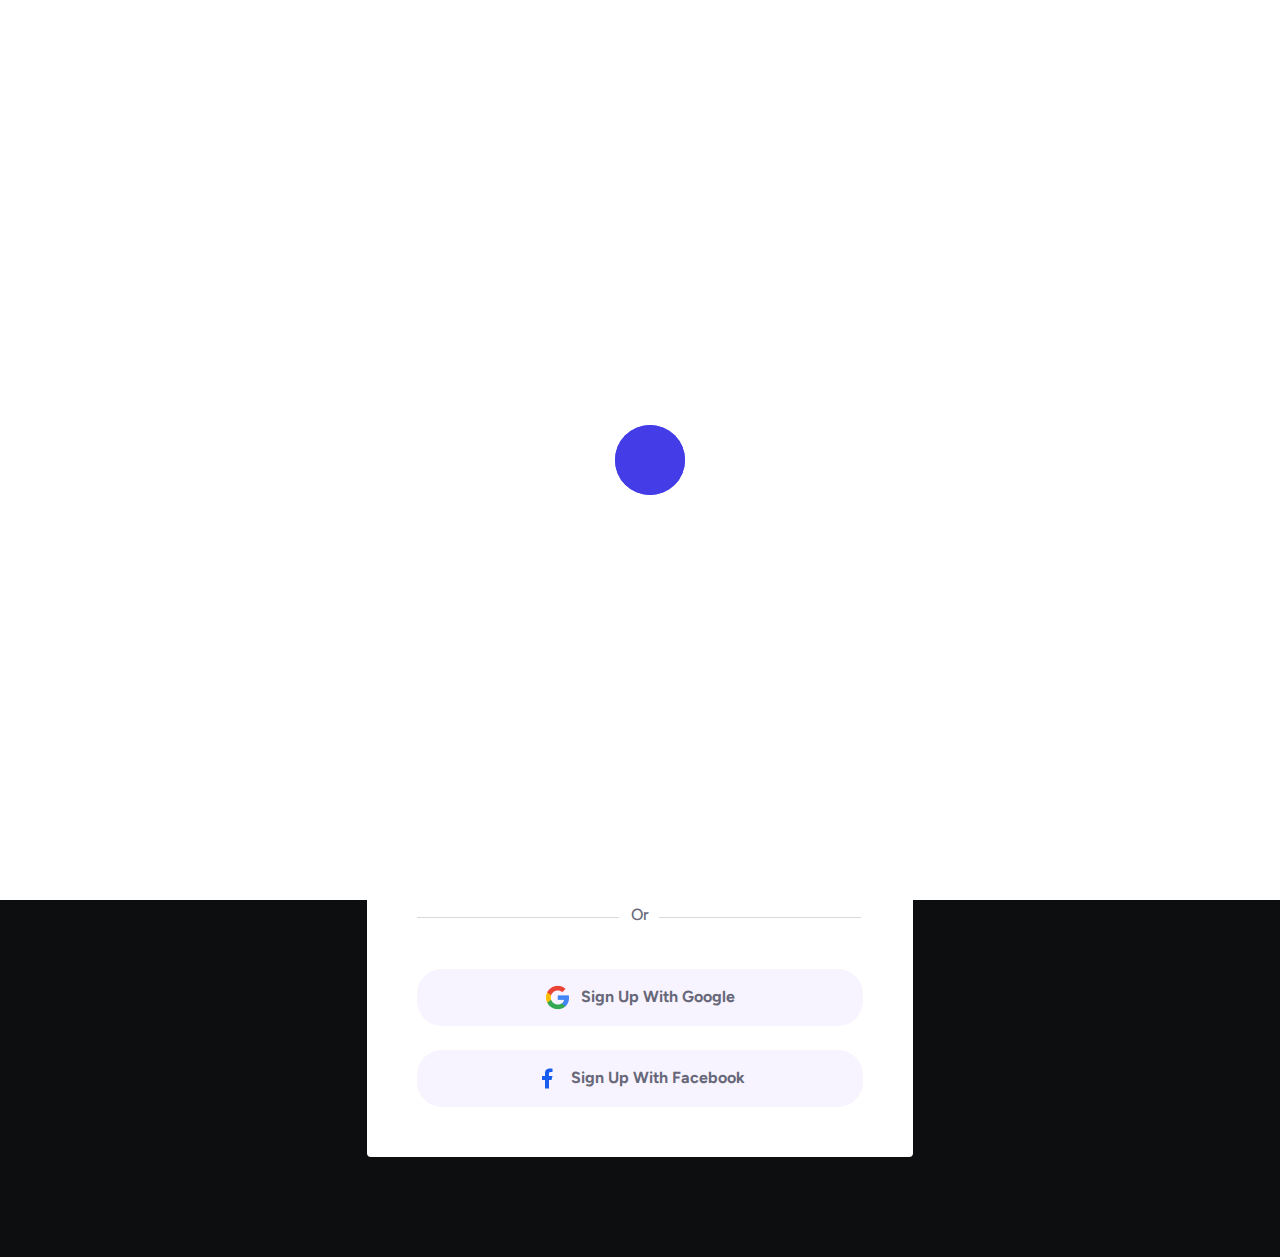
==== files/login.html @ e3a73c34 "first commit" ====
<!DOCTYPE html>
<html lang="en">

<head>
  <meta charset="UTF-8">
  <meta name="viewport" content="width=`device-width`, initial-scale=1.0">
  <meta http-equiv="X-UA-Compatible" content="ie=edge">

  <!--=====TITLE=======-->
  <title>Quad || Log In</title>

  <!--=====FAV ICON=======-->
  <link rel="shortcut icon" href="assets/images/logo/fav-logo.png">

  <!--=====CSS=======-->
  <link rel="stylesheet" href="assets/css/plugins/bootstrap.min.css">
  <link rel="stylesheet" href="assets/css/plugins/swiper.bundle.css">
  <link rel="stylesheet" href="assets/css/plugins/fontawesome.css">
  <link rel="stylesheet" href="assets/css/plugins/mobile.css">
  <link rel="stylesheet" href="assets/css/plugins/magnific-popup.css">
  <link rel="stylesheet" href="assets/css/plugins/slick-slider.css">
  <link rel="stylesheet" href="assets/css/plugins/owlcarousel.min.css">
  <link rel="stylesheet" href="assets/css/plugins/aos.css">
  <link rel="stylesheet" href="assets/css/typography.css">
  <link rel="stylesheet" href="assets/css/master.css">

  <!--=====JQUERY=======-->
  <script src="assets/js/plugins/jquery-3-6-0.min.js"></script>
</head>

<body>
  <!--===== PRELOADER STARTS =======-->
  <div id="preloader">
    <div class="preloader"><span></span><span></span></div>
  </div>
 <!--===== PRELOADER ENDS =======-->
 
  <!--===== PAGE PROGRESS START=======-->
  <div class="paginacontainer">
    <div class="progress-wrap">
      <svg class="progress-circle svg-content" width="100%" height="100%" viewBox="-1 -1 102 102">
        <path d="M50,1 a49,49 0 0,1 0,98 a49,49 0 0,1 0,-98"/>
      </svg>
    </div>
  </div>
<!--===== PAGE PROGRESS END=======-->

  <!--===== MOBILE HEADER STARTS =======-->
 <div class="mobile-header mobile-haeder2 d-block d-lg-none">
  <div class="container-fluid">
    <div class="col-12">
      <div class="mobile-header-elements">
        <div class="mobile-logo">
          <a href="index.html"><img src="assets/images/logo/logo1.png" alt=""></a>
        </div>
        <div class="mobile-nav-icon dots-menu">
          <i class="fa-solid fa-bars"></i>
        </div>
      </div>
    </div>
  </div>
</div>

<div class="mobile-sidebar mobile-sidebar2">
  <div class="logosicon-area">
    <div class="logos">
      <img src="assets/images/logo/logo1.png" alt="">
    </div>
    <div class="menu-close">
      <i class="fa-solid fa-xmark"></i>
    </div>
   </div>
  <div class="mobile-nav mobile-nav2">
    <ul class="mobile-nav-list nav-list2">
      <li><a href="#" >Home </a>
        <ul class="sub-menu">
          <li><a href="#">Multiple Page</a>
          <ul class="sub-menu">
            <li><a href="index.html">Email Marketing</a></li>
            <li><a href="index2.html">Project Managment </a></li>
            <li><a href="index3.html">SEO Software</a></li>
            <li><a href="index4.html">Social Marketing</a></li>
            <li><a href="index5.html">Content Writer</a></li>
            <li><a href="rtl.html">RTL</a></li>
          </ul>
        </li>
        <li><a href="#">Landing Page</a>
          <ul class="sub-menu">
            <li><a href="single-index1.html">Email Marketing</a></li>
            <li><a href="single-index2.html">Project Managment </a></li>
            <li><a href="single-index3.html">SEO Software</a></li>
            <li><a href="single-index4.html">Social Marketing</a></li>
            <li><a href="single-index5.html">Content Writer</a></li>
          </ul>
        </li>
        </ul>
      </li>
      <li><a href="about.html">About</a></li>
      <li><a href="features.html">Features</a></li>
      <li><a href="#">Resource</a>
        <ul class="sub-menu">
          <li><a href="blogv1.html">Blog V1</a></li>
          <li><a href="blogv2.html">Blog V2</a></li>
          <li><a href="blog-left.html">Blog Left</a></li>
          <li><a href="blog-right.html">Blog Right</a></li>
          <li><a href="blog-details.html">Blog Single</a></li>
        </ul>
      </li>
      <li><a href="#">Pages</a>
        <ul class="sub-menu">
          <li><a href="pricing-plan.html">Pricing Plan</a></li>
          <li><a href="testimonial1.html">Testimonials 01</a></li>
          <li><a href="testimonial2.html">Testimonials 02</a></li>
          <li><a href="team.html">Team</a></li>
          <li><a href="login.html">Login</a></li>
          <li><a href="signup.html">Sign Up</a></li>
          <li><a href="forget.html">Forget Password</a></li>
          <li><a href="resetpass.html">Reset Password</a></li>
          <li><a href="verify.html">Verify Email</a></li>
          <li><a href="faq.html">FAQ</a></li>
          <li><a href="download.html">Download</a></li>
                      <li><a href="404.html">404</a></li>
        </ul>
      </li>
      <li><a href="contact.html">Conatact</a></li>
    </ul>
    <div class="allmobilesection">
      <a href="contact.html"  class="header-btn2 mobile-get">Get Started</a>
      <div class="single-footer">
        <h3>Contact Info</h3>
        <div class="footer4-contact-info">
          <div class="contact-info-single">
            <div class="contact-info-icon">
              <i class="fa-solid fa-phone-volume"></i>
            </div>
            <div class="contact-info-text">
              <a href="tel:+3(924)4596512">+3(924)4596512</a>
            </div>
          </div>

          <div class="contact-info-single">
            <div class="contact-info-icon">
              <i class="fa-solid fa-envelope"></i>
            </div>
            <div class="contact-info-text">
              <a href="mailto:info@example.com">info@example.com</a>
            </div>
          </div>

          <div class="single-footer">
            <h3>Our Location</h3>
            
            <div class="contact-info-single">
              <div class="contact-info-icon">
                <i class="fa-solid fa-location-dot"></i>
              </div>
              <div class="contact-info-text">
                <a href="mailto:info@example.com" >55 East Birchwood Ave.Brooklyn, <br> New York 11201,United States</a>
              </div>
            </div>

          </div>
          <div class="single-footer">
            <h3>Social Links</h3>
            <div class="social-links-mobile-menu">
              <ul>
                <li>
                  <a data-bs-toggle="tooltip" title="Linked in" href="#"><svg xmlns="http://www.w3.org/2000/svg" height="1em" viewBox="0 0 320 512"><path d="M279.14 288l14.22-92.66h-88.91v-60.13c0-25.35 12.42-50.06 52.24-50.06h40.42V6.26S260.43 0 225.36 0c-73.22 0-121.08 44.38-121.08 124.72v70.62H22.89V288h81.39v224h100.17V288z"/></svg></a>
                </li>
                <li>
                  <a data-bs-toggle="tooltip" title="Facebook" href="#"><svg xmlns="http://www.w3.org/2000/svg" height="1em" viewBox="0 0 448 512"><path d="M100.28 448H7.4V148.9h92.88zM53.79 108.1C24.09 108.1 0 83.5 0 53.8a53.79 53.79 0 0 1 107.58 0c0 29.7-24.1 54.3-53.79 54.3zM447.9 448h-92.68V302.4c0-34.7-.7-79.2-48.29-79.2-48.29 0-55.69 37.7-55.69 76.7V448h-92.78V148.9h89.08v40.8h1.3c12.4-23.5 42.69-48.3 87.88-48.3 94 0 111.28 61.9 111.28 142.3V448z"/></svg></a>
                </li>
                <li>
                  <a data-bs-toggle="tooltip" title="Instagram" href="#"><svg xmlns="http://www.w3.org/2000/svg" height="1em" viewBox="0 0 448 512"><path d="M224.1 141c-63.6 0-114.9 51.3-114.9 114.9s51.3 114.9 114.9 114.9S339 319.5 339 255.9 287.7 141 224.1 141zm0 189.6c-41.1 0-74.7-33.5-74.7-74.7s33.5-74.7 74.7-74.7 74.7 33.5 74.7 74.7-33.6 74.7-74.7 74.7zm146.4-194.3c0 14.9-12 26.8-26.8 26.8-14.9 0-26.8-12-26.8-26.8s12-26.8 26.8-26.8 26.8 12 26.8 26.8zm76.1 27.2c-1.7-35.9-9.9-67.7-36.2-93.9-26.2-26.2-58-34.4-93.9-36.2-37-2.1-147.9-2.1-184.9 0-35.8 1.7-67.6 9.9-93.9 36.1s-34.4 58-36.2 93.9c-2.1 37-2.1 147.9 0 184.9 1.7 35.9 9.9 67.7 36.2 93.9s58 34.4 93.9 36.2c37 2.1 147.9 2.1 184.9 0 35.9-1.7 67.7-9.9 93.9-36.2 26.2-26.2 34.4-58 36.2-93.9 2.1-37 2.1-147.8 0-184.8zM398.8 388c-7.8 19.6-22.9 34.7-42.6 42.6-29.5 11.7-99.5 9-132.1 9s-102.7 2.6-132.1-9c-19.6-7.8-34.7-22.9-42.6-42.6-11.7-29.5-9-99.5-9-132.1s-2.6-102.7 9-132.1c7.8-19.6 22.9-34.7 42.6-42.6 29.5-11.7 99.5-9 132.1-9s102.7-2.6 132.1 9c19.6 7.8 34.7 22.9 42.6 42.6 11.7 29.5 9 99.5 9 132.1s2.7 102.7-9 132.1z"/></svg></a>
                </li>
                <li>
                  <a data-bs-toggle="tooltip" title="TikTok" href="#"><svg xmlns="http://www.w3.org/2000/svg" height="1em" viewBox="0 0 512 512"><path d="M389.2 48h70.6L305.6 224.2 487 464H345L233.7 318.6 106.5 464H35.8L200.7 275.5 26.8 48H172.4L272.9 180.9 389.2 48zM364.4 421.8h39.1L151.1 88h-42L364.4 421.8z"/></svg></a>
                </li>
              </ul>
            </div>
          </div>
        </div>
      </div>
     </div>
  </div>
</div>
  <!--===== MOBILE HEADER STARTS =======-->

<!--===== WELCOME STARTS =======-->
<div class="about-welcome-section-area login" style="background-image: url(assets/images/background/emailbg.png); background-repeat: no-repeat; background-size: cover;">
    <div class="container">
        <div class="row">
            <div class="col-lg-6 m-auto">
                <div class="about-welcome-header text-center heading3">
                    <a href="index.html"><img src="assets/images/logo/logo4.png" alt="" class="logo4"></a>
                    <div class="space16"></div>
                    <a href="index.html">Home <i class="fa-solid fa-angle-right"></i> <span>Login</span></a>
                </div>
                <div class="space50"></div>
                <div class="login-boxarea heading6">
                    <h2>Welcome Back</h2>
                    <div class="space16"></div>
                    <p>Please fill your email and password to sign in.</p>
                    <div class="space50"></div>
                    <div class="input-area">
                        <h4>Email</h4>
                        <div class="space16"></div>
                        <input type="email" placeholder="Email Address">
                    </div>
                    <div class="space24"></div>
                    <div class="input-area">
                        <h4>Password</h4>
                        <div class="space16"></div>
                        <input type="email" placeholder="Enter Your Password">
                    </div>
                    <div class="space32"></div>
                    <div class="input-area">
                        <a href="signup.html" class="header-btn2">Sign In</a>
                    </div>
                    <div class="space32"></div>
                    <div class="sign-text">
                        <p>Don’t have an account?</p><a href="signup.html">Sign Up Today.</a>
                        <div class="space16"></div>
                    </div>
                    <div class="div">
                        <a href="forget.html" style="display: block;">Forget Password</a>
                    </div>
                    <div class="space40"></div>
                    <ul>
                        <li><img src="assets/images/elements/line-img1.png" alt=""></li>
                        <li><p>Or</p></li>
                        <li><img src="assets/images/elements/line-img1.png" alt=""></li>
                    </ul>
                    <div class="space40"></div>
                    <div class="btn-area">
                        <a href="verify.html" class="header-btn2"><img src="assets/images/elements/google-img1.png" alt="">Sign Up With Google</a>
                        <div class="space24"></div>
                        <a href="verify.html" class="header-btn2"><img src="assets/images/elements/google-img2.png" alt="">Sign Up With Facebook</a>
                    </div>
                </div>
            </div>
        </div>
    </div>
</div>
<!--===== WELCOME ENDS =======-->
  
  <!--=====JS=======-->
  <script src="assets/js/plugins/bootstrap.min.js"></script>
  <script src="assets/js/plugins/swiper.bundle.js"></script>
  <script src="assets/js/plugins/mobilemenu.js"></script>
  <script src="assets/js/plugins/slick-slider.js"></script>
  <script src="assets/js/plugins/owlcarousel.min.js"></script>
  <script src="assets/js/plugins/counter.js"></script>
  <script src="assets/js/plugins/waypoints.js"></script>
  <script src="assets/js/plugins/aos.js"></script>
  <script src="assets/js/plugins/gsap.min.js"></script>
  <script src="assets/js/plugins/magnific-popup.js"></script>
  <script src="assets/js/plugins/ScrollTrigger.min.js"></script>
  <script src="assets/js/main.js"></script>
</body>
</html>
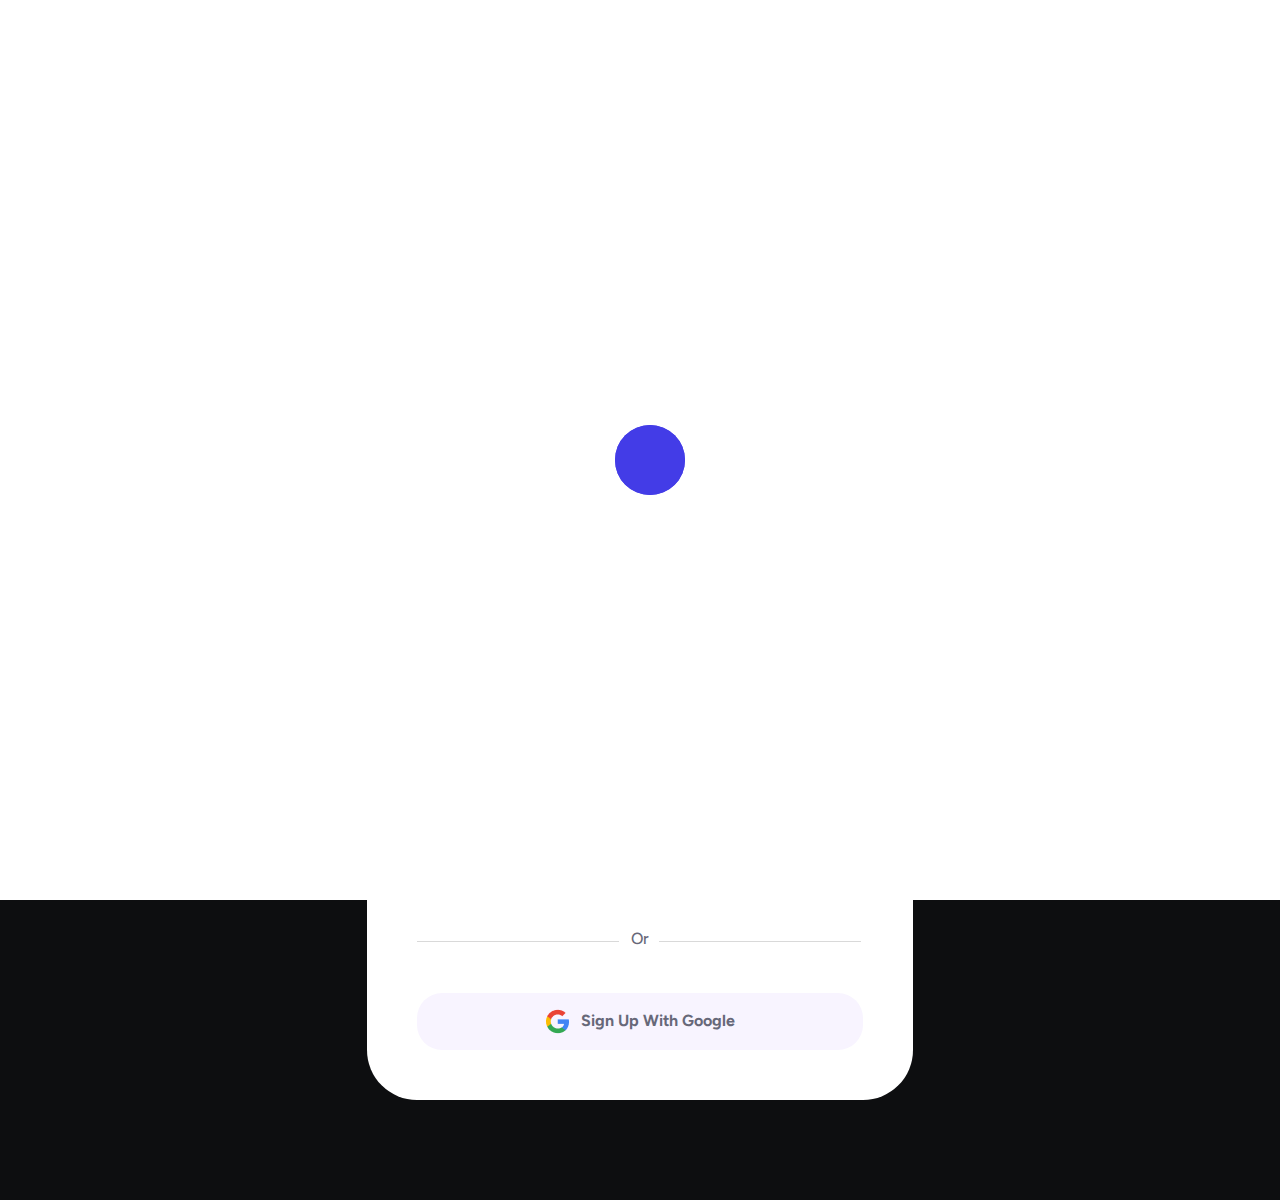
==== commit 9906811d: "Login dan Register" ====
--- a/files/login.html
+++ b/files/login.html
@@ -188,60 +188,67 @@
 
 <!--===== WELCOME STARTS =======-->
 <div class="about-welcome-section-area login" style="background-image: url(assets/images/background/emailbg.png); background-repeat: no-repeat; background-size: cover;">
-    <div class="container">
-        <div class="row">
-            <div class="col-lg-6 m-auto">
-                <div class="about-welcome-header text-center heading3">
-                    <a href="index.html"><img src="assets/images/logo/logo4.png" alt="" class="logo4"></a>
-                    <div class="space16"></div>
-                    <a href="index.html">Home <i class="fa-solid fa-angle-right"></i> <span>Login</span></a>
-                </div>
-                <div class="space50"></div>
-                <div class="login-boxarea heading6">
-                    <h2>Welcome Back</h2>
-                    <div class="space16"></div>
-                    <p>Please fill your email and password to sign in.</p>
-                    <div class="space50"></div>
-                    <div class="input-area">
-                        <h4>Email</h4>
-                        <div class="space16"></div>
-                        <input type="email" placeholder="Email Address">
-                    </div>
-                    <div class="space24"></div>
-                    <div class="input-area">
-                        <h4>Password</h4>
-                        <div class="space16"></div>
-                        <input type="email" placeholder="Enter Your Password">
-                    </div>
-                    <div class="space32"></div>
-                    <div class="input-area">
-                        <a href="signup.html" class="header-btn2">Sign In</a>
-                    </div>
-                    <div class="space32"></div>
-                    <div class="sign-text">
-                        <p>Don’t have an account?</p><a href="signup.html">Sign Up Today.</a>
-                        <div class="space16"></div>
-                    </div>
-                    <div class="div">
-                        <a href="forget.html" style="display: block;">Forget Password</a>
-                    </div>
-                    <div class="space40"></div>
-                    <ul>
-                        <li><img src="assets/images/elements/line-img1.png" alt=""></li>
-                        <li><p>Or</p></li>
-                        <li><img src="assets/images/elements/line-img1.png" alt=""></li>
-                    </ul>
-                    <div class="space40"></div>
-                    <div class="btn-area">
-                        <a href="verify.html" class="header-btn2"><img src="assets/images/elements/google-img1.png" alt="">Sign Up With Google</a>
-                        <div class="space24"></div>
-                        <a href="verify.html" class="header-btn2"><img src="assets/images/elements/google-img2.png" alt="">Sign Up With Facebook</a>
-                    </div>
-                </div>
-            </div>
-        </div>
-    </div>
+  <div class="container">
+      <div class="row">
+          <div class="col-lg-6 m-auto">
+              <div class="about-welcome-header text-center heading3">
+                  <a href="index.html"><img src="assets/images/logo/logo4.png" alt="" class="logo4"></a>
+                  <div class="space16"></div>
+                  <a href="index.html">Home <i class="fa-solid fa-angle-right"></i> <span>Login</span></a>
+              </div>
+              <div class="space50"></div>
+              <div class="login-boxarea heading6">
+                  <h2 class="text-center">Welcome Back</h2>
+                  <div class="space16"></div>
+                  <p class="text-center">Please fill your email and password to sign in.</p>
+                  <div class="space50"></div>
+                  <div class="input-area">
+                      <h4>Email</h4>
+                      <div class="space16"></div>
+                      <input type="email" placeholder="Email Address">
+                  </div>
+                  <div class="space24"></div>
+                  <div class="input-area">
+                      <h4>Password</h4>
+                      <div class="space16"></div>
+                      <input type="password" placeholder="Enter Your Password">
+                  </div>
+                  <div class="space32"></div>
+
+                  <div class="input-area">
+                      <a href="signup.html" class="header-btn2">Sign In</a>
+                  </div>
+
+                  <div class="space24"></div>
+
+                  <!-- Forgot Password Moved Here -->
+                  <div class="text-center">
+                      <a href="forget.html" style="display: inline-block; font-weight: bold; color: #6E24FF; text-decoration: underline;">Forgot Password?</a>
+                  </div>
+
+                  <div class="space32"></div>
+
+                  <div class="sign-text text-center">
+                      <p>Don’t have an account?</p>
+                      <a href="signup.html">Sign Up.</a>
+                  </div>
+                  
+                  <div class="space40"></div>
+                  <ul>
+                      <li><img src="assets/images/elements/line-img1.png" alt=""></li>
+                      <li><p>Or</p></li>
+                      <li><img src="assets/images/elements/line-img1.png" alt=""></li>
+                  </ul>
+                  <div class="space40"></div>
+                  <div class="btn-area">
+                      <a href="verify.html" class="header-btn2"><img src="assets/images/elements/google-img1.png" alt="">Sign Up With Google</a>
+                  </div>
+              </div>
+          </div>
+      </div>
+  </div>
 </div>
+
 <!--===== WELCOME ENDS =======-->
   
   <!--=====JS=======-->
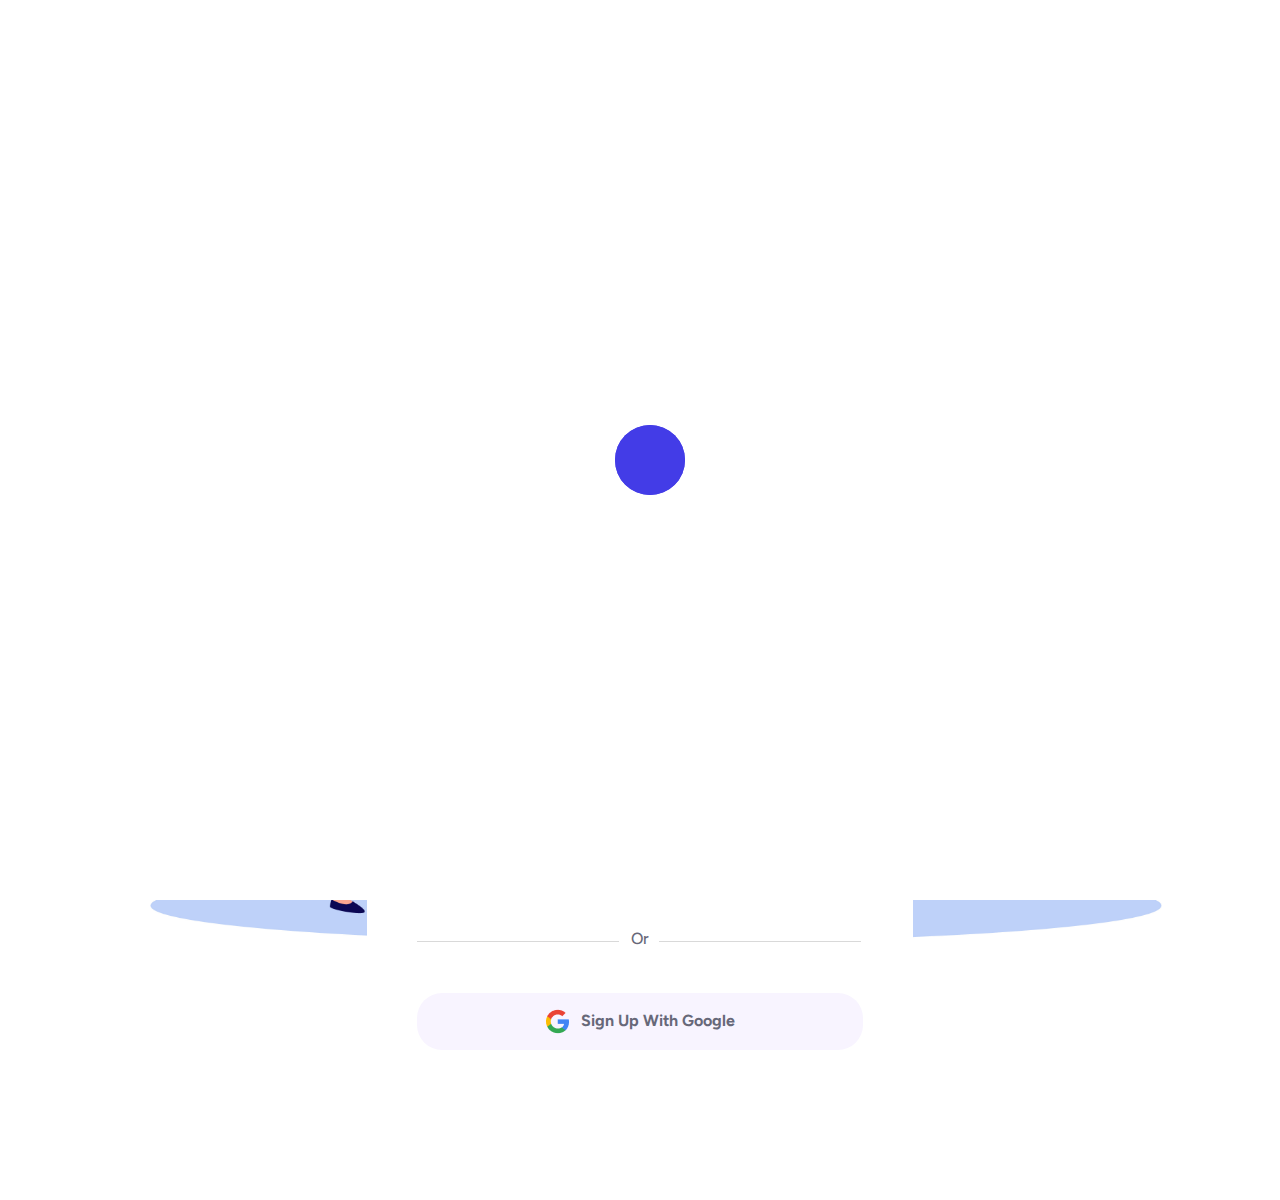
==== commit a3eaf819: "revisi bg login & register" ====
--- a/files/login.html
+++ b/files/login.html
@@ -45,149 +45,86 @@
   </div>
 <!--===== PAGE PROGRESS END=======-->
 
-  <!--===== MOBILE HEADER STARTS =======-->
- <div class="mobile-header mobile-haeder2 d-block d-lg-none">
-  <div class="container-fluid">
-    <div class="col-12">
-      <div class="mobile-header-elements">
-        <div class="mobile-logo">
-          <a href="index.html"><img src="assets/images/logo/logo1.png" alt=""></a>
-        </div>
-        <div class="mobile-nav-icon dots-menu">
-          <i class="fa-solid fa-bars"></i>
-        </div>
-      </div>
-    </div>
-  </div>
-</div>
-
-<div class="mobile-sidebar mobile-sidebar2">
-  <div class="logosicon-area">
-    <div class="logos">
-      <img src="assets/images/logo/logo1.png" alt="">
-    </div>
-    <div class="menu-close">
-      <i class="fa-solid fa-xmark"></i>
-    </div>
-   </div>
-  <div class="mobile-nav mobile-nav2">
-    <ul class="mobile-nav-list nav-list2">
-      <li><a href="#" >Home </a>
-        <ul class="sub-menu">
-          <li><a href="#">Multiple Page</a>
-          <ul class="sub-menu">
-            <li><a href="index.html">Email Marketing</a></li>
-            <li><a href="index2.html">Project Managment </a></li>
-            <li><a href="index3.html">SEO Software</a></li>
-            <li><a href="index4.html">Social Marketing</a></li>
-            <li><a href="index5.html">Content Writer</a></li>
-            <li><a href="rtl.html">RTL</a></li>
-          </ul>
-        </li>
-        <li><a href="#">Landing Page</a>
-          <ul class="sub-menu">
-            <li><a href="single-index1.html">Email Marketing</a></li>
-            <li><a href="single-index2.html">Project Managment </a></li>
-            <li><a href="single-index3.html">SEO Software</a></li>
-            <li><a href="single-index4.html">Social Marketing</a></li>
-            <li><a href="single-index5.html">Content Writer</a></li>
-          </ul>
-        </li>
-        </ul>
-      </li>
-      <li><a href="about.html">About</a></li>
-      <li><a href="features.html">Features</a></li>
-      <li><a href="#">Resource</a>
-        <ul class="sub-menu">
-          <li><a href="blogv1.html">Blog V1</a></li>
-          <li><a href="blogv2.html">Blog V2</a></li>
-          <li><a href="blog-left.html">Blog Left</a></li>
-          <li><a href="blog-right.html">Blog Right</a></li>
-          <li><a href="blog-details.html">Blog Single</a></li>
-        </ul>
-      </li>
-      <li><a href="#">Pages</a>
-        <ul class="sub-menu">
-          <li><a href="pricing-plan.html">Pricing Plan</a></li>
-          <li><a href="testimonial1.html">Testimonials 01</a></li>
-          <li><a href="testimonial2.html">Testimonials 02</a></li>
-          <li><a href="team.html">Team</a></li>
-          <li><a href="login.html">Login</a></li>
-          <li><a href="signup.html">Sign Up</a></li>
-          <li><a href="forget.html">Forget Password</a></li>
-          <li><a href="resetpass.html">Reset Password</a></li>
-          <li><a href="verify.html">Verify Email</a></li>
-          <li><a href="faq.html">FAQ</a></li>
-          <li><a href="download.html">Download</a></li>
-                      <li><a href="404.html">404</a></li>
-        </ul>
-      </li>
-      <li><a href="contact.html">Conatact</a></li>
-    </ul>
-    <div class="allmobilesection">
-      <a href="contact.html"  class="header-btn2 mobile-get">Get Started</a>
-      <div class="single-footer">
-        <h3>Contact Info</h3>
-        <div class="footer4-contact-info">
-          <div class="contact-info-single">
-            <div class="contact-info-icon">
-              <i class="fa-solid fa-phone-volume"></i>
+<!--=====HEADER START=======-->
+<header>
+  <div class="header-area homepage4 header header-sticky d-none d-lg-block " id="header">
+    <div class="container">
+      <div class="row">
+        <div class="col-lg-12">
+          <div class="header-elements">
+            <div class="site-logo">
+              <a href="index.html"><img src="assets/images/logo/logo5.png" alt=""></a>
+              <div class="main-menu">
+                  <ul>
+                    <li><a href="#">Home <i class="fa-solid fa-angle-down"></i></a>
+                      <ul class="dropdown-padding">
+                        <li class="main-small-menu"><a href="#">Multiple Page <i class="fa-solid fa-angle-right"></i></a>
+                          <ul class="small-dropdown">
+                            <li><a href="index.html">Email Marketing</a></li>
+                            <li><a href="index2.html">Project Managment</a></li>
+                            <li><a href="index3.html">SEO Software</a></li>
+                            <li><a href="index4.html">Social Marketing</a></li>
+                            <li><a href="index5.html">Content Writer</a></li>
+                            <li><a href="rtl.html">RTL</a></li>
+                          </ul>
+                        </li>
+  
+                        <li class="main-small-menu"><a href="#">Landing Page <i class="fa-solid fa-angle-right"></i></a>
+                          <ul class="small-dropdown">
+                            <li><a href="single-index1.html">Email Marketing</a></li>
+                            <li><a href="single-index2.html">Project Managment</a></li>
+                            <li><a href="single-index3.html">SEO Software</a></li>
+                            <li><a href="single-index4.html">Social Marketing</a></li>
+                            <li><a href="single-index5.html">Content Writer</a></li>
+                          </ul>
+                        </li>
+                      </ul>
+                    </li>
+                    <li><a href="about.html">About</a></li>
+                    <li><a href="features.html">Features</a></li>
+                    <li><a href="#">Resource <i class="fa-solid fa-angle-down"></i></a>
+                    <ul class="dropdown-padding">
+                      <li><a href="blogv1.html">Blog V1</a></li>
+                      <li><a href="blogv2.html">Blog V2</a></li>
+                      <li><a href="blog-left.html">Blog Left</a></li>
+                      <li><a href="blog-right.html">Blog Right</a></li>
+                      <li><a href="blog-details.html">Blog Single</a></li>
+                    </ul>
+                    </li>
+                    <li><a href="#">Pages <i class="fa-solid fa-angle-down"></i></a>
+                      <ul class="dropdown-padding">
+                        <li><a href="pricing-plan.html">Pricing Plan</a></li>
+                        <li><a href="testimonial1.html">Testimonials 01</a></li>
+                        <li><a href="testimonial2.html">Testimonials 02</a></li>
+                        <li><a href="team.html">Team</a></li>
+                        <li><a href="login.html">Login</a></li>
+                        <li><a href="signup.html">Sign Up</a></li>
+                        <li><a href="forget.html">Forget Password</a></li>
+                        <li><a href="resetpass.html">Reset Password</a></li>
+                        <li><a href="verify.html">Verify Email</a></li>
+                        <li><a href="faq.html">FAQ</a></li>
+                        <li><a href="download.html">Download</a></li>
+                    <li><a href="404.html">404</a></li>
+                      </ul>
+                    </li>
+                    <li><a href="contact.html">Contact</a></li>
+                  </ul>
+                </div>
             </div>
-            <div class="contact-info-text">
-              <a href="tel:+3(924)4596512">+3(924)4596512</a>
-            </div>
-          </div>
-
-          <div class="contact-info-single">
-            <div class="contact-info-icon">
-              <i class="fa-solid fa-envelope"></i>
-            </div>
-            <div class="contact-info-text">
-              <a href="mailto:info@example.com">info@example.com</a>
-            </div>
-          </div>
-
-          <div class="single-footer">
-            <h3>Our Location</h3>
-            
-            <div class="contact-info-single">
-              <div class="contact-info-icon">
-                <i class="fa-solid fa-location-dot"></i>
-              </div>
-              <div class="contact-info-text">
-                <a href="mailto:info@example.com" >55 East Birchwood Ave.Brooklyn, <br> New York 11201,United States</a>
-              </div>
-            </div>
-
-          </div>
-          <div class="single-footer">
-            <h3>Social Links</h3>
-            <div class="social-links-mobile-menu">
-              <ul>
-                <li>
-                  <a data-bs-toggle="tooltip" title="Linked in" href="#"><svg xmlns="http://www.w3.org/2000/svg" height="1em" viewBox="0 0 320 512"><path d="M279.14 288l14.22-92.66h-88.91v-60.13c0-25.35 12.42-50.06 52.24-50.06h40.42V6.26S260.43 0 225.36 0c-73.22 0-121.08 44.38-121.08 124.72v70.62H22.89V288h81.39v224h100.17V288z"/></svg></a>
-                </li>
-                <li>
-                  <a data-bs-toggle="tooltip" title="Facebook" href="#"><svg xmlns="http://www.w3.org/2000/svg" height="1em" viewBox="0 0 448 512"><path d="M100.28 448H7.4V148.9h92.88zM53.79 108.1C24.09 108.1 0 83.5 0 53.8a53.79 53.79 0 0 1 107.58 0c0 29.7-24.1 54.3-53.79 54.3zM447.9 448h-92.68V302.4c0-34.7-.7-79.2-48.29-79.2-48.29 0-55.69 37.7-55.69 76.7V448h-92.78V148.9h89.08v40.8h1.3c12.4-23.5 42.69-48.3 87.88-48.3 94 0 111.28 61.9 111.28 142.3V448z"/></svg></a>
-                </li>
-                <li>
-                  <a data-bs-toggle="tooltip" title="Instagram" href="#"><svg xmlns="http://www.w3.org/2000/svg" height="1em" viewBox="0 0 448 512"><path d="M224.1 141c-63.6 0-114.9 51.3-114.9 114.9s51.3 114.9 114.9 114.9S339 319.5 339 255.9 287.7 141 224.1 141zm0 189.6c-41.1 0-74.7-33.5-74.7-74.7s33.5-74.7 74.7-74.7 74.7 33.5 74.7 74.7-33.6 74.7-74.7 74.7zm146.4-194.3c0 14.9-12 26.8-26.8 26.8-14.9 0-26.8-12-26.8-26.8s12-26.8 26.8-26.8 26.8 12 26.8 26.8zm76.1 27.2c-1.7-35.9-9.9-67.7-36.2-93.9-26.2-26.2-58-34.4-93.9-36.2-37-2.1-147.9-2.1-184.9 0-35.8 1.7-67.6 9.9-93.9 36.1s-34.4 58-36.2 93.9c-2.1 37-2.1 147.9 0 184.9 1.7 35.9 9.9 67.7 36.2 93.9s58 34.4 93.9 36.2c37 2.1 147.9 2.1 184.9 0 35.9-1.7 67.7-9.9 93.9-36.2 26.2-26.2 34.4-58 36.2-93.9 2.1-37 2.1-147.8 0-184.8zM398.8 388c-7.8 19.6-22.9 34.7-42.6 42.6-29.5 11.7-99.5 9-132.1 9s-102.7 2.6-132.1-9c-19.6-7.8-34.7-22.9-42.6-42.6-11.7-29.5-9-99.5-9-132.1s-2.6-102.7 9-132.1c7.8-19.6 22.9-34.7 42.6-42.6 29.5-11.7 99.5-9 132.1-9s102.7-2.6 132.1 9c19.6 7.8 34.7 22.9 42.6 42.6 11.7 29.5 9 99.5 9 132.1s2.7 102.7-9 132.1z"/></svg></a>
-                </li>
-                <li>
-                  <a data-bs-toggle="tooltip" title="TikTok" href="#"><svg xmlns="http://www.w3.org/2000/svg" height="1em" viewBox="0 0 512 512"><path d="M389.2 48h70.6L305.6 224.2 487 464H345L233.7 318.6 106.5 464H35.8L200.7 275.5 26.8 48H172.4L272.9 180.9 389.2 48zM364.4 421.8h39.1L151.1 88h-42L364.4 421.8z"/></svg></a>
-                </li>
-              </ul>
+            <div class="btn-area">
+              <a href="login.html" class="header-btn6">Login</a>
+              <a href="signup.html" class="header-btn7">Try Free Now</a>
             </div>
           </div>
         </div>
       </div>
-     </div>
-  </div>
-</div>
-  <!--===== MOBILE HEADER STARTS =======-->
+    </div>
+  </div>
+</header>
+<!--=====HEADER END =======-->
 
 <!--===== WELCOME STARTS =======-->
-<div class="about-welcome-section-area login" style="background-image: url(assets/images/background/emailbg.png); background-repeat: no-repeat; background-size: cover;">
+<div class="about-welcome-section-area login" style="background-image: url('assets/images/background/emailbg1.jpg'); background-repeat: no-repeat; background-size: contain; background-position: left;">
   <div class="container">
       <div class="row">
           <div class="col-lg-6 m-auto">
@@ -248,7 +185,6 @@
       </div>
   </div>
 </div>
-
 <!--===== WELCOME ENDS =======-->
   
   <!--=====JS=======-->
--- a/files/assets/css/master.css
+++ b/files/assets/css/master.css
@@ -1377,29 +1377,32 @@
 }
 
 /*============= HEADER CSS AREA ENDS===============*/
-/*============= WELCOME CSS AREA ===============*/
-.welocme1-section-area {
+/*============= WELCOME CSS AREA===============*/
+
+.welcome-section-area {
   position: relative;
   padding: 190px 0 400px;
-}
-@media (max-width: 767px) {
-  .welocme1-section-area {
+  display: flex;
+  justify-content: flex-end;
+}
+@media (max-width: 767px) {
+  .welcome-section-area {
     padding: 120px 0 270px;
   }
 }
-.welocme1-section-area .welcome-content-header {
+.welcome-section-area .welcome-content-header {
   text-align: center;
   position: relative;
   z-index: 2;
 }
-.welocme1-section-area .welcome-content-header .elementors-img {
+.welcome-section-area .welcome-content-header .elementors-img {
   position: absolute;
   top: -175px;
   left: 15%;
   right: 15%;
   z-index: -1;
 }
-.welocme1-section-area .welcome-content-header p {
+.welcome-section-area .welcome-content-header p {
   color: var(--white-100, #FFF);
   text-align: center;
   font-family: "Figtree", sans-serif;
@@ -1409,7 +1412,7 @@
   line-height: 28px;
   opacity: 0.8;
 }
-.welocme1-section-area .welcome-content-header h1 {
+.welcome-section-area .welcome-content-header h1 {
   color: var(--white-100, #FFF);
   text-align: center;
   font-family: "Figtree", sans-serif;
@@ -1421,20 +1424,20 @@
   position: relative;
 }
 @media (max-width: 767px) {
-  .welocme1-section-area .welcome-content-header h1 {
+  .welcome-section-area .welcome-content-header h1 {
     font-size: 34px;
     line-height: 50px;
   }
 }
-.welocme1-section-area .welcome-content-header .welcome-btnarea .header-btn {
+.welcome-section-area .welcome-content-header .welcome-btnarea .header-btn {
   margin-top: 32px;
 }
-.welocme1-section-area .welcome-content-header .welcome-btnarea .header-btn1 {
+.welcome-section-area .welcome-content-header .welcome-btnarea .header-btn1 {
   margin-top: 32px;
   margin-left: 16px;
 }
 @media (max-width: 767px) {
-  .welocme1-section-area .welcome-content-header .welcome-btnarea .header-btn1 {
+  .welcome-section-area .welcome-content-header .welcome-btnarea .header-btn1 {
     margin-left: 0;
   }
 }
@@ -1537,405 +1540,7 @@
   -o-object-fit: cover;
      object-fit: cover;
 }
-
-.welcome3-section-area {
-  padding: 170px 0 200px;
-  position: relative;
-}
-@media (max-width: 767px) {
-  .welcome3-section-area {
-    padding: 150px 0 50px;
-  }
-}
-.welcome3-section-area .welcome3-header .unlock {
-  display: inline-block;
-  font-size: 16px;
-  font-weight: 700;
-  color: #4B24EE;
-  font-family: "Figtree", sans-serif;
-  padding: 16px;
-  text-decoration: underline;
-  line-height: 16px;
-}
-@media (max-width: 767px) {
-  .welcome3-section-area .welcome3-header {
-    margin-bottom: 30px;
-  }
-}
-@media only screen and (min-width: 768px) and (max-width: 991px) {
-  .welcome3-section-area .welcome3-header {
-    margin-bottom: 30px;
-  }
-}
-.welcome3-section-area .welcome3-images {
-  position: relative;
-}
-.welcome3-section-area .welcome3-images .header3-img2 {
-  position: absolute;
-  width: 235px;
-  height: 201px;
-  -o-object-fit: cover;
-     object-fit: cover;
-  left: -100px;
-  bottom: -100px;
-}
-@media (max-width: 767px) {
-  .welcome3-section-area .welcome3-images .header3-img2 {
-    position: relative;
-    width: 100%;
-    height: 100%;
-    margin-top: 20px;
-    left: 0;
-    bottom: 0;
-  }
-}
-@media only screen and (min-width: 768px) and (max-width: 991px) {
-  .welcome3-section-area .welcome3-images .header3-img2 {
-    position: relative;
-    width: 100%;
-    height: 100%;
-    margin-top: 20px;
-    left: 0;
-    bottom: 0;
-  }
-}
-.welcome3-section-area .welcome3-images img {
-  height: 100%;
-  width: 100%;
-  -o-object-fit: cover;
-     object-fit: cover;
-}
-
-.welcome4-section-area {
-  position: relative;
-  padding: 150px 0 60px;
-}
-@media (max-width: 767px) {
-  .welcome4-section-area {
-    padding: 150px 0 0;
-  }
-}
-.welcome4-section-area .welcome4-header.heading5 {
-  position: relative;
-  padding: 0 45px 0 0;
-}
-.welcome4-section-area .welcome4-header.heading5 p {
-  color: var(--Text-Color, #0D0E10);
-}
-@media (max-width: 767px) {
-  .welcome4-section-area .welcome4-header.heading5 {
-    padding: 0;
-  }
-}
-@media only screen and (min-width: 768px) and (max-width: 991px) {
-  .welcome4-section-area .welcome4-header.heading5 {
-    padding: 0;
-  }
-}
-.welcome4-section-area .welcome4-header.heading5 span {
-  font-family: "Figtree", sans-serif;
-  font-size: 16px;
-  font-weight: 700;
-  color: #581164;
-  transition: all 0.4s ease-in-out;
-  line-height: 16px;
-  display: inline-block;
-  background: #E7D8ED;
-  padding: 8px;
-  border-radius: 4px;
-}
-.welcome4-section-area .welcome4-header.heading5 span img {
-  margin: -4px 6px 0 0;
-}
-.welcome4-section-area .welcome4-header.heading5 span p {
-  font-size: 16px;
-  font-weight: 500;
-  color: #000 !important;
-  font-family: "Figtree", sans-serif;
-  line-height: 26px;
-}
-.welcome4-section-area .welcome4-header.heading5 .btn-area .header-btn6 {
-  text-decoration: underline;
-}
-.welcome4-section-area .welcome4-header.heading5 .btn-area .header-btn6 i {
-  margin: 0 6px 0 0;
-}
-.welcome4-section-area .welcome4-images-area {
-  position: relative;
-}
-.welcome4-section-area .welcome4-images-area .main-img {
-  position: relative;
-  z-index: 1;
-}
-.welcome4-section-area .welcome4-images-area .main-img img {
-  height: 100%;
-  width: 100%;
-  border-radius: 4px;
-  position: relative;
-  z-index: 1;
-}
-.welcome4-section-area .welcome4-images-area .main-img .header4-bg2 {
-  position: absolute;
-  height: 420px;
-  width: 420px;
-  -o-object-fit: cover;
-     object-fit: cover;
-  left: 13%;
-  top: 26%;
-  border-radius: 50%;
-  z-index: -1;
-}
-@media (max-width: 767px) {
-  .welcome4-section-area .welcome4-images-area .main-img .header4-bg2 {
-    position: absolute;
-    width: 250px;
-    left: 40px;
-    top: 22%;
-    height: 250px;
-  }
-}
-.welcome4-section-area .welcome4-images-area .header4-img1 {
-  height: 136px;
-  width: 288px;
-  -o-object-fit: cover;
-     object-fit: cover;
-  border-radius: 4px;
-  position: absolute;
-  top: 40%;
-  right: -50px;
-  z-index: 2;
-}
-@media (max-width: 767px) {
-  .welcome4-section-area .welcome4-images-area .header4-img1 {
-    position: relative;
-    width: 100%;
-    left: 0;
-    top: 20px;
-    height: 100%;
-    right: 0;
-  }
-}
-.welcome4-section-area .welcome4-images-area .header4-img2 {
-  height: 250px;
-  width: 250px;
-  -o-object-fit: cover;
-     object-fit: cover;
-  border-radius: 4px;
-  position: absolute;
-  bottom: 50px;
-  left: -50px;
-  z-index: 1;
-}
-@media (max-width: 767px) {
-  .welcome4-section-area .welcome4-images-area .header4-img2 {
-    position: relative;
-    width: 100%;
-    left: 0;
-    top: -40px;
-    height: 100%;
-  }
-}
-.welcome4-section-area .welcome4-images-area .header4-elements {
-  position: absolute;
-  top: 37%;
-  left: -50px;
-}
-@media (max-width: 767px) {
-  .welcome4-section-area .welcome4-images-area .header4-elements {
-    display: none;
-  }
-}
-.welcome4-section-area .welcome4-images-area p {
-  color: var(--Text-Color, #0D0E10);
-  font-family: "Figtree", sans-serif;
-  font-size: 16px;
-  font-weight: 700;
-  display: inline-block;
-  background: var(--white-100, #FFF);
-  padding: 8px;
-  line-height: 16px;
-  border-radius: 4px;
-  position: absolute;
-  bottom: 80px;
-  right: -30px;
-  z-index: 1;
-}
-.welcome4-section-area .welcome4-images-area p span {
-  color: #581164;
-}
-@media (max-width: 767px) {
-  .welcome4-section-area .welcome4-images-area p {
-    position: relative;
-    left: 0;
-  }
-}
-
-.welcome5-section-area {
-  padding: 60px 0 60px;
-  position: relative;
-  z-index: 1;
-}
-.welcome5-section-area .elements1 {
-  position: absolute;
-  top: 10%;
-  z-index: -1;
-}
-.welcome5-section-area .elements2 {
-  position: absolute;
-  top: 35%;
-  left: 100px;
-  z-index: -1;
-}
-.welcome5-section-area .elements3 {
-  position: absolute;
-  right: 0px;
-  top: 10%;
-  z-index: -1;
-}
-.welcome5-section-area .elements4 {
-  position: absolute;
-  top: 35%;
-  right: 0;
-  z-index: -1;
-  transform: rotate(180deg);
-}
-.welcome5-section-area .welcome5-header-area {
-  margin-top: 120px;
-}
-.welcome5-section-area .welcome5-header-area .header-btn9 {
-  margin-left: 16px;
-}
-@media (max-width: 767px) {
-  .welcome5-section-area .welcome5-header-area .header-btn9 {
-    margin-left: 0;
-    margin-top: 20px;
-  }
-}
-.welcome5-section-area .welcome5-images-area {
-  position: relative;
-  z-index: 1;
-}
-.welcome5-section-area .welcome5-images-area .img1 img {
-  height: 100%;
-  width: 100%;
-  -o-object-fit: cover;
-     object-fit: cover;
-  border-radius: 4px;
-}
-.welcome5-section-area .welcome5-images-area .img1 .header5-img2 {
-  height: 190px;
-  width: 258px;
-  -o-object-fit: cover;
-     object-fit: cover;
-  border-radius: 4px;
-  position: absolute;
-  bottom: 50px;
-  right: 0;
-}
-@media (max-width: 767px) {
-  .welcome5-section-area .welcome5-images-area .img1 .header5-img2 {
-    height: 100%;
-    width: 100%;
-    -o-object-fit: cover;
-       object-fit: cover;
-    border-radius: 4px;
-    position: relative;
-    top: 20px;
-  }
-}
-.welcome5-section-area .welcome5-images-area .content-elements {
-  text-align: center;
-  position: absolute;
-  bottom: 200px;
-  right: -157px;
-  z-index: -1;
-}
-@media (max-width: 767px) {
-  .welcome5-section-area .welcome5-images-area .content-elements {
-    display: none;
-  }
-}
-@media only screen and (min-width: 768px) and (max-width: 991px) {
-  .welcome5-section-area .welcome5-images-area .content-elements {
-    display: none;
-  }
-}
-.welcome5-section-area .welcome5-images-area .content-elements p {
-  color: var(--white-100, #FFF);
-  font-size: 24px;
-  line-height: 28px;
-  font-weight: 700;
-  font-family: "Figtree", sans-serif;
-}
-.welcome5-section-area .welcome5-images-area .content-elements img {
-  position: relative;
-  right: 30px;
-  top: 10px;
-}
-.welcome5-section-area .welcome5-images-area .content1-elements {
-  text-align: center;
-  position: absolute;
-  top: 120px;
-  left: -100px;
-  z-index: -1;
-}
-@media (max-width: 767px) {
-  .welcome5-section-area .welcome5-images-area .content1-elements {
-    display: none;
-  }
-}
-@media only screen and (min-width: 768px) and (max-width: 991px) {
-  .welcome5-section-area .welcome5-images-area .content1-elements {
-    display: none;
-  }
-}
-.welcome5-section-area .welcome5-images-area .content1-elements p {
-  color: var(--white-100, #FFF);
-  font-size: 24px;
-  line-height: 28px;
-  font-weight: 700;
-  font-family: "Figtree", sans-serif;
-  text-align: center;
-  position: relative;
-  left: -140px;
-}
-.welcome5-section-area .welcome5-images-area .content1-elements img {
-  position: relative;
-  top: 10px;
-}
-.welcome5-section-area .welcome5-images-area .content2-elements {
-  text-align: center;
-  position: absolute;
-  bottom: 170px;
-  left: -50px;
-  z-index: -1;
-}
-@media (max-width: 767px) {
-  .welcome5-section-area .welcome5-images-area .content2-elements {
-    display: none;
-  }
-}
-@media only screen and (min-width: 768px) and (max-width: 991px) {
-  .welcome5-section-area .welcome5-images-area .content2-elements {
-    display: none;
-  }
-}
-.welcome5-section-area .welcome5-images-area .content2-elements p {
-  color: var(--white-100, #FFF);
-  font-size: 24px;
-  line-height: 28px;
-  font-weight: 700;
-  font-family: "Figtree", sans-serif;
-  position: relative;
-  left: -50px;
-}
-.welcome5-section-area .welcome5-images-area .content2-elements img {
-  position: relative;
-  left: 0px;
-  top: 10px;
-}
-
-/*============= WELCOME CSS AREA ENDS ===============*/
+/*=============WELCOME CSS AREA ENDS===============*/
 /*============= PRELOADER CSS AREA===============*/
 #preloader {
   position: fixed;
@@ -8696,554 +8301,7 @@
 }
 
 /*============= FOOTER CSS AREA ENDS===============*/
-/*============= MOBILE-MENU CSS AREA  ===============*/
-.mobile-haeder1 {
-  background: #433CE7;
-  position: fixed;
-}
-.mobile-haeder1 .mobile-header-elements .dots-menu {
-  color: var(--white-100, #FFF);
-  cursor: pointer;
-}
-
-.mobile-sidebar1 {
-  max-height: 100%;
-  overflow-y: scroll;
-}
-.mobile-sidebar1 .menu-close {
-  color: var(--white-100, #FFF);
-  cursor: pointer;
-}
-.mobile-sidebar1 .mobile-nav .mobile-nav-list li a {
-  font-family: "Figtree", sans-serif;
-  font-weight: 500 !important;
-  color: var(--white-100, #FFF);
-}
-.mobile-sidebar1 .mobile-nav .mobile-nav-list li span::after {
-  background: var(--white-100, #FFF);
-  color: var(--white-100, #FFF);
-}
-.mobile-sidebar1 .mobile-nav .mobile-nav-list li span::before {
-  background: var(--white-100, #FFF);
-  color: var(--white-100, #FFF);
-}
-.mobile-sidebar1 .mobile-nav .mobile-nav-list li ul li a {
-  font-weight: 500 !important;
-}
-.mobile-sidebar1 .mobile-nav .allmobilesection .mobile-get {
-  display: inline-block;
-  border-radius: 25px;
-  background: #433CE7;
-  color: var(--white-100, #FFF);
-  font-family: "Figtree", sans-serif;
-  font-size: 16px;
-  font-style: normal;
-  font-weight: 700;
-  line-height: 16px;
-  padding: 16px 28px;
-  transition: all 0.4s ease-in-out;
-  position: relative;
-  z-index: 1;
-  width: 100%;
-  text-align: center;
-  margin-top: 30px;
-}
-.mobile-sidebar1 .mobile-nav .allmobilesection .mobile-get::after {
-  position: absolute;
-  content: "";
-  left: 50%;
-  right: 50%;
-  height: 20px;
-  width: 20px;
-  top: 14px;
-  border-radius: 50%;
-  background: #2921D3;
-  visibility: hidden;
-  opacity: 0;
-  z-index: -1;
-  transition: all 0.4s ease-in-out;
-}
-.mobile-sidebar1 .mobile-nav .allmobilesection .mobile-get:hover {
-  transform: translateY(-5px);
-  transition: all 0.4s ease-in-out;
-}
-.mobile-sidebar1 .mobile-nav .allmobilesection .mobile-get:hover::after {
-  visibility: visible;
-  opacity: 1;
-  height: 100%;
-  width: 100%;
-  transition: all 0.4s ease-in-out;
-  z-index: -1;
-  border-radius: 25px;
-  left: 0;
-  top: 0;
-}
-.mobile-sidebar1 .mobile-nav .allmobilesection .mobile-get svg {
-  margin-left: 4px;
-  transform: rotate(-45deg);
-}
-.mobile-sidebar1 .mobile-nav .allmobilesection .single-footer h3 {
-  font-family: "Figtree", sans-serif;
-  font-size: 24px;
-  line-height: 30px;
-  color: var(--white-100, #FFF);
-  font-weight: 700;
-  margin-bottom: 16px;
-  margin-top: 30px;
-}
-.mobile-sidebar1 .mobile-nav .allmobilesection .single-footer .footer4-contact-info .contact-info-single {
-  display: flex;
-  color: var(--white-100, #FFF);
-}
-.mobile-sidebar1 .mobile-nav .allmobilesection .single-footer .footer4-contact-info .contact-info-single svg {
-  margin: 0 10px 0 0;
-  counter-reset: var(--white-100, #FFF);
-}
-.mobile-sidebar1 .mobile-nav .allmobilesection .single-footer .footer4-contact-info .contact-info-single a {
-  font-family: "Figtree", sans-serif;
-  font-weight: 500;
-  color: var(--white-100, #FFF);
-  opacity: 0.7;
-  font-size: 16px;
-}
-.mobile-sidebar1 .mobile-nav .allmobilesection .single-footer .footer4-contact-info .social-links-mobile-menu ul li {
-  display: inline-block;
-  height: 40px;
-  width: 40px;
-  border-radius: 50%;
-  background: var(--white-100, #FFF);
-  color: var(--Text-Color, #0D0E10);
-  transition: all 0.4s ease-in-out;
-  display: inline-block;
-  text-align: center;
-  margin: 0 6px 0 0;
-  cursor: pointer;
-}
-.mobile-sidebar1 .mobile-nav .allmobilesection .single-footer .footer4-contact-info .social-links-mobile-menu ul li:hover {
-  background: #433CE7;
-  color: var(--white-100, #FFF);
-  transition: all 0.4s ease-in-out;
-}
-.mobile-sidebar1 .mobile-nav .allmobilesection .single-footer .footer4-contact-info .social-links-mobile-menu ul li:hover a svg {
-  color: var(--white-100, #FFF);
-}
-.mobile-sidebar1 .mobile-nav .allmobilesection .single-footer .footer4-contact-info .social-links-mobile-menu ul li a {
-  line-height: 0px;
-}
-.mobile-sidebar1 .mobile-nav .allmobilesection .single-footer .footer4-contact-info .social-links-mobile-menu ul li a:hover {
-  color: var(--white-100, #FFF);
-  transition: all 0.4s ease-in-out;
-}
-
-.mobile-haeder2 {
-  background: #6E24FF;
-  position: fixed;
-}
-.mobile-haeder2 .mobile-header-elements .dots-menu {
-  color: var(--white-100, #FFF);
-  cursor: pointer;
-}
-
-.mobile-sidebar2 {
-  max-height: 100%;
-  overflow-y: scroll;
-  background: #6E24FF;
-}
-.mobile-sidebar2 .menu-close {
-  color: var(--white-100, #FFF);
-  cursor: pointer;
-}
-.mobile-sidebar2 .mobile-nav.mobile-nav2 .mobile-nav-list.nav-list2 li a {
-  font-family: "Figtree", sans-serif !important;
-  font-weight: 500 !important;
-  color: var(--white-100, #FFF);
-}
-.mobile-sidebar2 .mobile-nav.mobile-nav2 .mobile-nav-list.nav-list2 li span::after {
-  background: var(--white-100, #FFF);
-  color: var(--white-100, #FFF);
-}
-.mobile-sidebar2 .mobile-nav.mobile-nav2 .mobile-nav-list.nav-list2 li span::before {
-  background: var(--white-100, #FFF);
-  color: var(--white-100, #FFF);
-}
-.mobile-sidebar2 .mobile-nav.mobile-nav2 .mobile-nav-list.nav-list2 li ul li a {
-  font-weight: 500 !important;
-  font-family: "Figtree", sans-serif !important;
-}
-.mobile-sidebar2 .mobile-nav.mobile-nav2 .mobile-nav-list.nav-list2 li ul.sub-menu li a {
-  font-family: "Figtree", sans-serif !important;
-  font-weight: 500 !important;
-}
-.mobile-sidebar2 .mobile-nav.mobile-nav2 .allmobilesection .header-btn2 {
-  width: 100% !important;
-  text-align: center;
-  margin-top: 30px;
-}
-.mobile-sidebar2 .mobile-nav.mobile-nav2 .allmobilesection .single-footer h3 {
-  font-family: "Figtree", sans-serif;
-  font-size: 24px;
-  line-height: 30px;
-  color: var(--white-100, #FFF);
-  font-weight: 700;
-  margin-bottom: 16px;
-  margin-top: 30px;
-}
-.mobile-sidebar2 .mobile-nav.mobile-nav2 .allmobilesection .single-footer .footer4-contact-info .contact-info-single {
-  display: flex;
-  color: var(--white-100, #FFF);
-}
-.mobile-sidebar2 .mobile-nav.mobile-nav2 .allmobilesection .single-footer .footer4-contact-info .contact-info-single svg {
-  margin: 0 10px 0 0;
-  counter-reset: var(--white-100, #FFF);
-}
-.mobile-sidebar2 .mobile-nav.mobile-nav2 .allmobilesection .single-footer .footer4-contact-info .contact-info-single a {
-  font-family: "Figtree", sans-serif;
-  font-weight: 500;
-  color: var(--white-100, #FFF);
-  opacity: 0.7;
-  font-size: 16px;
-}
-.mobile-sidebar2 .mobile-nav.mobile-nav2 .allmobilesection .single-footer .footer4-contact-info .social-links-mobile-menu ul li {
-  display: inline-block;
-  height: 40px;
-  width: 40px;
-  border-radius: 50%;
-  background: var(--white-100, #FFF);
-  color: var(--white-100, #FFF);
-  transition: all 0.4s ease-in-out;
-  display: inline-block;
-  text-align: center;
-  margin: 0 6px 0 0;
-  cursor: pointer;
-}
-.mobile-sidebar2 .mobile-nav.mobile-nav2 .allmobilesection .single-footer .footer4-contact-info .social-links-mobile-menu ul li:hover {
-  background: #FC4B3E;
-  color: var(--white-100, #FFF);
-  transition: all 0.4s ease-in-out;
-}
-.mobile-sidebar2 .mobile-nav.mobile-nav2 .allmobilesection .single-footer .footer4-contact-info .social-links-mobile-menu ul li:hover a svg {
-  color: var(--white-100, #FFF);
-}
-.mobile-sidebar2 .mobile-nav.mobile-nav2 .allmobilesection .single-footer .footer4-contact-info .social-links-mobile-menu ul li a {
-  line-height: 0px;
-}
-.mobile-sidebar2 .mobile-nav.mobile-nav2 .allmobilesection .single-footer .footer4-contact-info .social-links-mobile-menu ul li a:hover {
-  color: var(--white-100, #FFF);
-  transition: all 0.4s ease-in-out;
-}
-
-.mobile-haeder3 {
-  background: #4B24EE;
-  position: fixed;
-}
-.mobile-haeder3 .mobile-header-elements .dots-menu {
-  color: var(--white-100, #FFF);
-  cursor: pointer;
-}
-
-.mobile-sidebar3 {
-  max-height: 100%;
-  overflow-y: scroll;
-  background: #4B24EE;
-}
-.mobile-sidebar3 .menu-close {
-  color: var(--white-100, #FFF);
-  cursor: pointer;
-}
-.mobile-sidebar3 .mobile-nav.mobile-nav2 .mobile-nav-list.nav-list2 li a {
-  font-family: "Figtree", sans-serif !important;
-  font-weight: 500 !important;
-  color: var(--white-100, #FFF);
-}
-.mobile-sidebar3 .mobile-nav.mobile-nav2 .mobile-nav-list.nav-list2 li span::after {
-  background: var(--white-100, #FFF);
-  color: var(--white-100, #FFF);
-}
-.mobile-sidebar3 .mobile-nav.mobile-nav2 .mobile-nav-list.nav-list2 li span::before {
-  background: var(--white-100, #FFF);
-  color: var(--white-100, #FFF);
-}
-.mobile-sidebar3 .mobile-nav.mobile-nav2 .mobile-nav-list.nav-list2 li ul li a {
-  font-weight: 500 !important;
-  font-family: "Figtree", sans-serif !important;
-}
-.mobile-sidebar3 .mobile-nav.mobile-nav2 .mobile-nav-list.nav-list2 li ul.sub-menu li a {
-  font-family: "Figtree", sans-serif !important;
-  font-weight: 500 !important;
-}
-.mobile-sidebar3 .mobile-nav.mobile-nav2 .allmobilesection .header-btn5 {
-  width: 100% !important;
-  text-align: center;
-  margin-top: 30px;
-  background: var(--white-100, #FFF);
-  color: #4B24EE;
-}
-.mobile-sidebar3 .mobile-nav.mobile-nav2 .allmobilesection .single-footer h3 {
-  font-family: "Figtree", sans-serif;
-  font-size: 24px;
-  line-height: 30px;
-  color: var(--white-100, #FFF);
-  font-weight: 700;
-  margin-bottom: 16px;
-  margin-top: 30px;
-}
-.mobile-sidebar3 .mobile-nav.mobile-nav2 .allmobilesection .single-footer .footer4-contact-info .contact-info-single {
-  display: flex;
-  color: var(--white-100, #FFF);
-}
-.mobile-sidebar3 .mobile-nav.mobile-nav2 .allmobilesection .single-footer .footer4-contact-info .contact-info-single svg {
-  margin: 0 10px 0 0;
-  counter-reset: var(--white-100, #FFF);
-}
-.mobile-sidebar3 .mobile-nav.mobile-nav2 .allmobilesection .single-footer .footer4-contact-info .contact-info-single a {
-  font-family: "Figtree", sans-serif;
-  font-weight: 500;
-  color: var(--white-100, #FFF);
-  opacity: 0.7;
-  font-size: 16px;
-}
-.mobile-sidebar3 .mobile-nav.mobile-nav2 .allmobilesection .single-footer .footer4-contact-info .social-links-mobile-menu ul li {
-  display: inline-block;
-  height: 40px;
-  width: 40px;
-  border-radius: 50%;
-  background: var(--white-100, #FFF);
-  color: var(--white-100, #FFF);
-  transition: all 0.4s ease-in-out;
-  display: inline-block;
-  text-align: center;
-  margin: 0 6px 0 0;
-  cursor: pointer;
-}
-.mobile-sidebar3 .mobile-nav.mobile-nav2 .allmobilesection .single-footer .footer4-contact-info .social-links-mobile-menu ul li:hover {
-  background: #FAF9FD;
-  color: var(--Text-Color, #0D0E10);
-  transition: all 0.4s ease-in-out;
-}
-.mobile-sidebar3 .mobile-nav.mobile-nav2 .allmobilesection .single-footer .footer4-contact-info .social-links-mobile-menu ul li:hover a svg {
-  color: var(--white-100, #FFF);
-}
-.mobile-sidebar3 .mobile-nav.mobile-nav2 .allmobilesection .single-footer .footer4-contact-info .social-links-mobile-menu ul li a {
-  line-height: 0px;
-}
-.mobile-sidebar3 .mobile-nav.mobile-nav2 .allmobilesection .single-footer .footer4-contact-info .social-links-mobile-menu ul li a:hover {
-  color: var(--white-100, #FFF);
-  transition: all 0.4s ease-in-out;
-}
-
-.mobile-haeder4 {
-  background: #581164;
-  position: fixed;
-}
-.mobile-haeder4 .mobile-header-elements .dots-menu {
-  color: var(--white-100, #FFF);
-  cursor: pointer;
-}
-
-.mobile-sidebar4 {
-  max-height: 100%;
-  overflow-y: scroll;
-  background: #581164;
-}
-.mobile-sidebar4 .menu-close {
-  color: var(--white-100, #FFF);
-  cursor: pointer;
-}
-.mobile-sidebar4 .mobile-nav.mobile-nav2 .mobile-nav-list.nav-list2 li a {
-  font-family: "Figtree", sans-serif !important;
-  font-weight: 500 !important;
-  color: var(--white-100, #FFF);
-}
-.mobile-sidebar4 .mobile-nav.mobile-nav2 .mobile-nav-list.nav-list2 li span::after {
-  background: var(--white-100, #FFF);
-  color: var(--white-100, #FFF);
-}
-.mobile-sidebar4 .mobile-nav.mobile-nav2 .mobile-nav-list.nav-list2 li span::before {
-  background: var(--white-100, #FFF);
-  color: var(--white-100, #FFF);
-}
-.mobile-sidebar4 .mobile-nav.mobile-nav2 .mobile-nav-list.nav-list2 li ul li a {
-  font-weight: 500 !important;
-  font-family: "Figtree", sans-serif !important;
-}
-.mobile-sidebar4 .mobile-nav.mobile-nav2 .mobile-nav-list.nav-list2 li ul.sub-menu li a {
-  font-family: "Figtree", sans-serif !important;
-  font-weight: 500 !important;
-}
-.mobile-sidebar4 .mobile-nav.mobile-nav2 .allmobilesection .header-btn7 {
-  width: 100% !important;
-  text-align: center;
-  margin-top: 30px;
-  background: none;
-  color: var(--white-100, #FFF);
-  border: 1px solid var(--white-100, #FFF);
-}
-.mobile-sidebar4 .mobile-nav.mobile-nav2 .allmobilesection .header-btn7::after {
-  background: var(--white-100, #FFF);
-}
-.mobile-sidebar4 .mobile-nav.mobile-nav2 .allmobilesection .header-btn7:hover {
-  color: #581164;
-}
-.mobile-sidebar4 .mobile-nav.mobile-nav2 .allmobilesection .single-footer h3 {
-  font-family: "Figtree", sans-serif;
-  font-size: 24px;
-  line-height: 30px;
-  color: var(--white-100, #FFF);
-  font-weight: 700;
-  margin-bottom: 16px;
-  margin-top: 30px;
-}
-.mobile-sidebar4 .mobile-nav.mobile-nav2 .allmobilesection .single-footer .footer4-contact-info .contact-info-single {
-  display: flex;
-  color: var(--white-100, #FFF);
-}
-.mobile-sidebar4 .mobile-nav.mobile-nav2 .allmobilesection .single-footer .footer4-contact-info .contact-info-single svg {
-  margin: 0 10px 0 0;
-  counter-reset: var(--white-100, #FFF);
-}
-.mobile-sidebar4 .mobile-nav.mobile-nav2 .allmobilesection .single-footer .footer4-contact-info .contact-info-single a {
-  font-family: "Figtree", sans-serif;
-  font-weight: 500;
-  color: var(--white-100, #FFF);
-  opacity: 0.7;
-  font-size: 16px;
-}
-.mobile-sidebar4 .mobile-nav.mobile-nav2 .allmobilesection .single-footer .footer4-contact-info .social-links-mobile-menu ul li {
-  display: inline-block;
-  height: 40px;
-  width: 40px;
-  border-radius: 50%;
-  background: var(--white-100, #FFF);
-  color: var(--white-100, #FFF);
-  transition: all 0.4s ease-in-out;
-  display: inline-block;
-  text-align: center;
-  margin: 0 6px 0 0;
-  cursor: pointer;
-}
-.mobile-sidebar4 .mobile-nav.mobile-nav2 .allmobilesection .single-footer .footer4-contact-info .social-links-mobile-menu ul li:hover {
-  background: #FAF9FD;
-  color: var(--Text-Color, #0D0E10);
-  transition: all 0.4s ease-in-out;
-}
-.mobile-sidebar4 .mobile-nav.mobile-nav2 .allmobilesection .single-footer .footer4-contact-info .social-links-mobile-menu ul li:hover a svg {
-  color: var(--white-100, #FFF);
-}
-.mobile-sidebar4 .mobile-nav.mobile-nav2 .allmobilesection .single-footer .footer4-contact-info .social-links-mobile-menu ul li a {
-  line-height: 0px;
-}
-.mobile-sidebar4 .mobile-nav.mobile-nav2 .allmobilesection .single-footer .footer4-contact-info .social-links-mobile-menu ul li a:hover {
-  color: var(--white-100, #FFF);
-  transition: all 0.4s ease-in-out;
-}
-
-.mobile-haeder5 {
-  background: #5C3EF4;
-  position: fixed;
-}
-.mobile-haeder5 .mobile-header-elements .dots-menu {
-  color: var(--white-100, #FFF);
-  cursor: pointer;
-}
-
-.mobile-sidebar5 {
-  max-height: 100%;
-  overflow-y: scroll;
-  background: #5C3EF4;
-}
-.mobile-sidebar5 .menu-close {
-  color: var(--white-100, #FFF);
-  cursor: pointer;
-}
-.mobile-sidebar5 .mobile-nav .mobile-nav-list li a {
-  font-family: "Figtree", sans-serif;
-  font-weight: 500 !important;
-  color: var(--white-100, #FFF);
-}
-.mobile-sidebar5 .mobile-nav .mobile-nav-list li span::after {
-  background: var(--white-100, #FFF);
-  color: var(--white-100, #FFF);
-}
-.mobile-sidebar5 .mobile-nav .mobile-nav-list li span::before {
-  background: var(--white-100, #FFF);
-  color: var(--white-100, #FFF);
-}
-.mobile-sidebar5 .mobile-nav .mobile-nav-list li ul li a {
-  font-weight: 500 !important;
-}
-.mobile-sidebar5 .mobile-nav .allmobilesection .header-btn9 {
-  display: inline-block;
-  border-radius: 25px;
-  transition: all 0.4s ease-in-out;
-  position: relative;
-  z-index: 1;
-  width: 100%;
-  text-align: center;
-  margin-top: 30px;
-}
-.mobile-sidebar5 .mobile-nav .allmobilesection .header-btn9::after {
-  background: var(--white-100, #FFF);
-}
-.mobile-sidebar5 .mobile-nav .allmobilesection .header-btn9:hover {
-  color: #5C3EF4;
-}
-.mobile-sidebar5 .mobile-nav .allmobilesection .header-btn9 svg {
-  transform: rotate(-45deg);
-}
-.mobile-sidebar5 .mobile-nav .allmobilesection .single-footer h3 {
-  font-family: "Figtree", sans-serif;
-  font-size: 24px;
-  line-height: 30px;
-  color: var(--white-100, #FFF);
-  font-weight: 700;
-  margin-bottom: 16px;
-  margin-top: 30px;
-}
-.mobile-sidebar5 .mobile-nav .allmobilesection .single-footer .footer4-contact-info .contact-info-single {
-  display: flex;
-  color: var(--white-100, #FFF);
-}
-.mobile-sidebar5 .mobile-nav .allmobilesection .single-footer .footer4-contact-info .contact-info-single svg {
-  margin: 0 10px 0 0;
-  counter-reset: var(--white-100, #FFF);
-}
-.mobile-sidebar5 .mobile-nav .allmobilesection .single-footer .footer4-contact-info .contact-info-single a {
-  font-family: "Figtree", sans-serif;
-  font-weight: 500;
-  color: var(--white-100, #FFF);
-  opacity: 0.7;
-  font-size: 16px;
-}
-.mobile-sidebar5 .mobile-nav .allmobilesection .single-footer .footer4-contact-info .social-links-mobile-menu ul li {
-  display: inline-block;
-  height: 40px;
-  width: 40px;
-  border-radius: 50%;
-  background: var(--white-100, #FFF);
-  color: var(--Text-Color, #0D0E10);
-  transition: all 0.4s ease-in-out;
-  display: inline-block;
-  text-align: center;
-  margin: 0 6px 0 0;
-  cursor: pointer;
-}
-.mobile-sidebar5 .mobile-nav .allmobilesection .single-footer .footer4-contact-info .social-links-mobile-menu ul li:hover {
-  background: var(--white-100, #FFF);
-  color: var(--white-100, #FFF);
-  transition: all 0.4s ease-in-out;
-}
-.mobile-sidebar5 .mobile-nav .allmobilesection .single-footer .footer4-contact-info .social-links-mobile-menu ul li:hover a svg {
-  color: var(--white-100, #FFF);
-}
-.mobile-sidebar5 .mobile-nav .allmobilesection .single-footer .footer4-contact-info .social-links-mobile-menu ul li a {
-  line-height: 0px;
-}
-.mobile-sidebar5 .mobile-nav .allmobilesection .single-footer .footer4-contact-info .social-links-mobile-menu ul li a:hover {
-  color: var(--white-100, #FFF);
-  transition: all 0.4s ease-in-out;
-}
-
-/*============= MOBILE-MENU  AREA ENDS===============*/
+
 /*============= GENERATION CSS AREA ===============*/
 .genaration2-section-area {
   background: var(--BG, #F7F9FA);
